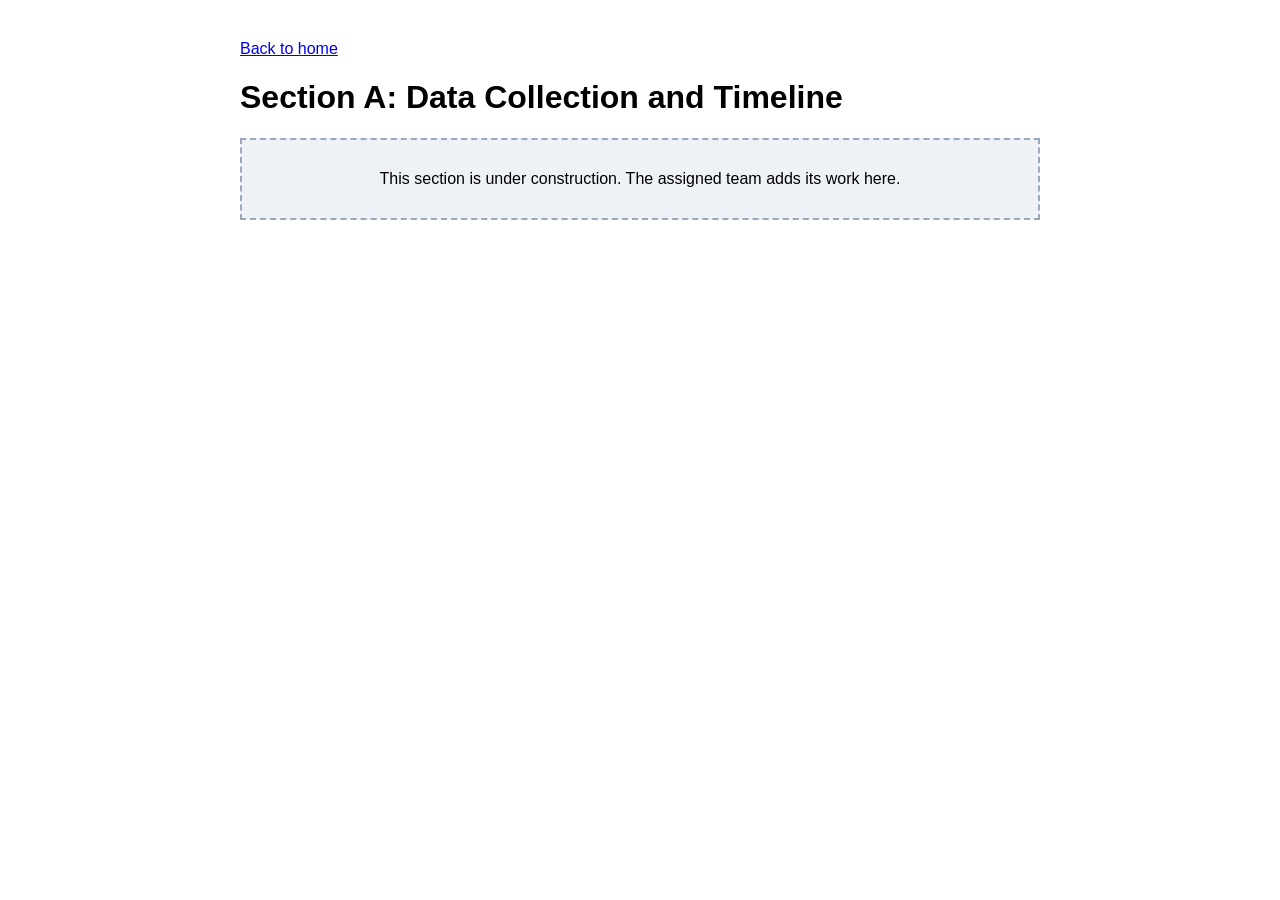
==== sections/a-data-collection/index.html @ fcbc8da7 "Initial Skeleton" ====
<!DOCTYPE html>
<html lang="en">
<head>
  <meta charset="UTF-8">
  <title>Section A: Data Collection and Timeline</title>
  <style>
    body { font-family: Arial, sans-serif; max-width: 800px; margin: 40px auto; padding: 0 16px; }
    .placeholder { background: #eef2f7; border: 2px dashed #9aa8bb; padding: 30px; text-align: center; }
  </style>
</head>
<body>
  <p><a href="../../index.html">Back to home</a></p>
  <h1>Section A: Data Collection and Timeline</h1>
  <div class="placeholder">This section is under construction. The assigned team adds its work here.</div>
</body>
</html>
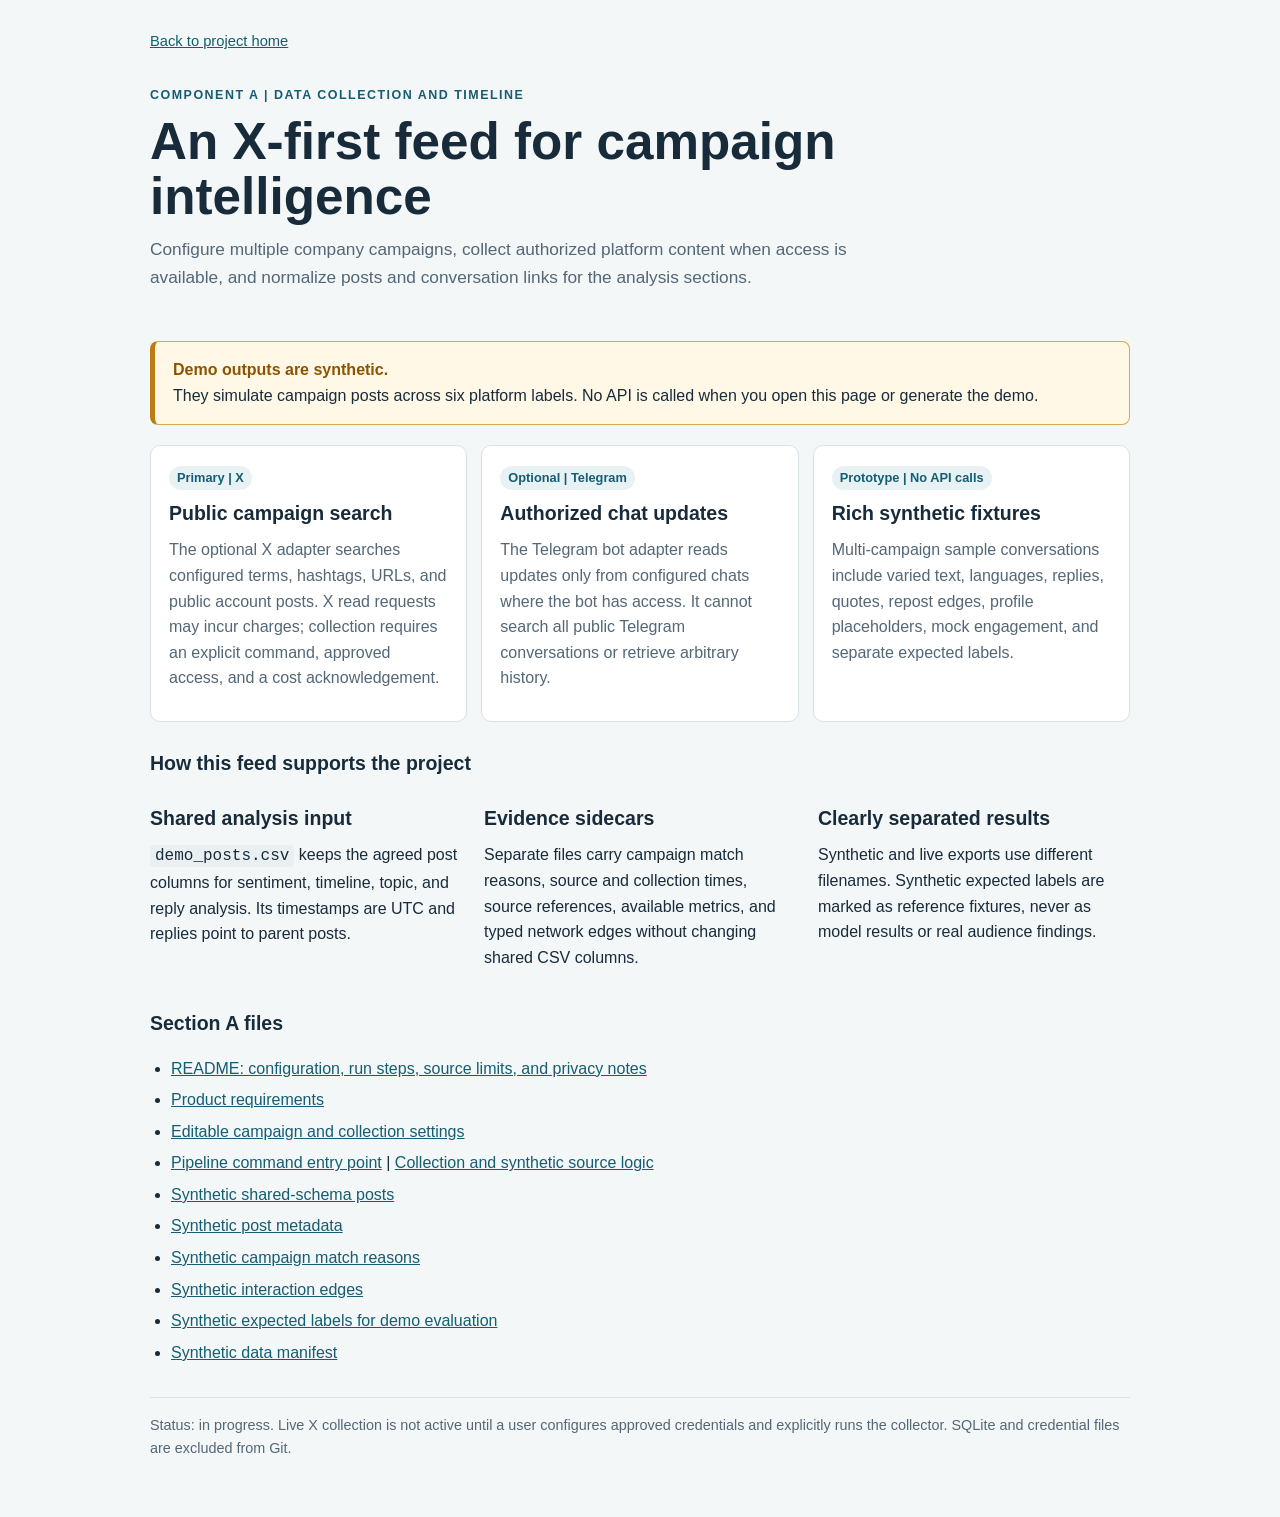
==== commit 29a501d7: "First Iteration to Data Collection Initial Setup subject to change post beginning" ====
--- a/sections/a-data-collection/index.html
+++ b/sections/a-data-collection/index.html
@@ -1,16 +1,94 @@
-<!DOCTYPE html>
+<!doctype html>
 <html lang="en">
 <head>
-  <meta charset="UTF-8">
-  <title>Section A: Data Collection and Timeline</title>
+  <meta charset="utf-8">
+  <meta name="viewport" content="width=device-width, initial-scale=1">
+  <meta name="description" content="X-first campaign collection design with synthetic fixtures and optional authorized API connectors.">
+  <title>Section A | Campaign Data Collection</title>
   <style>
-    body { font-family: Arial, sans-serif; max-width: 800px; margin: 40px auto; padding: 0 16px; }
-    .placeholder { background: #eef2f7; border: 2px dashed #9aa8bb; padding: 30px; text-align: center; }
+    :root { --ink:#172b3a; --muted:#536777; --paper:#f4f7f8; --blue:#145d72; --line:#d8e2e7; --white:#fff; --amber:#8c5400; }
+    * { box-sizing:border-box; }
+    body { margin:0; background:var(--paper); color:var(--ink); font:16px/1.6 Arial,sans-serif; }
+    main { width:min(980px,calc(100% - 32px)); margin:0 auto; padding:28px 0 56px; }
+    a { color:var(--blue); }
+    header { padding:32px 0 24px; }
+    .back { font-size:.92rem; }
+    .eyebrow { color:var(--blue); font-size:.78rem; font-weight:700; letter-spacing:.12em; text-transform:uppercase; }
+    h1 { max-width:760px; margin:8px 0 12px; font-size:clamp(2rem,5vw,3.2rem); line-height:1.08; }
+    h2 { margin:0 0 8px; font-size:1.22rem; }
+    p { margin:0 0 12px; }
+    .intro { max-width:760px; color:var(--muted); font-size:1.08rem; }
+    .notice { margin:14px 0 20px; padding:15px 18px; border:1px solid #d8aa49; border-left:5px solid #bd7b12; border-radius:8px; background:#fff8e7; }
+    .notice strong { display:block; color:var(--amber); }
+    .status { display:grid; grid-template-columns:repeat(auto-fit,minmax(250px,1fr)); gap:14px; margin:18px 0 26px; }
+    .card { padding:18px; border:1px solid var(--line); border-radius:10px; background:var(--white); }
+    .card p { color:var(--muted); }
+    .tag { display:inline-block; margin-bottom:8px; padding:2px 8px; border-radius:99px; background:#e8f2f4; color:var(--blue); font-size:.8rem; font-weight:700; }
+    .columns { display:grid; grid-template-columns:repeat(auto-fit,minmax(260px,1fr)); gap:22px; margin-top:24px; }
+    ul { padding-left:21px; }
+    li { margin:6px 0; }
+    code { padding:2px 5px; border-radius:4px; background:#eaf0f2; }
+    footer { margin-top:32px; padding-top:16px; border-top:1px solid var(--line); color:var(--muted); font-size:.9rem; }
   </style>
 </head>
 <body>
-  <p><a href="../../index.html">Back to home</a></p>
-  <h1>Section A: Data Collection and Timeline</h1>
-  <div class="placeholder">This section is under construction. The assigned team adds its work here.</div>
+  <main>
+    <a class="back" href="../../index.html">Back to project home</a>
+    <header>
+      <div class="eyebrow">Component A | Data collection and timeline</div>
+      <h1>An X-first feed for campaign intelligence</h1>
+      <p class="intro">Configure multiple company campaigns, collect authorized platform content when access is available, and normalize posts and conversation links for the analysis sections.</p>
+    </header>
+
+    <aside class="notice" aria-label="Synthetic data warning">
+      <strong>Demo outputs are synthetic.</strong>
+      <span>They simulate campaign posts across six platform labels. No API is called when you open this page or generate the demo.</span>
+    </aside>
+
+    <section class="status" aria-label="Collection modes">
+      <article class="card">
+        <span class="tag">Primary | X</span>
+        <h2>Public campaign search</h2>
+        <p>The optional X adapter searches configured terms, hashtags, URLs, and public account posts. X read requests may incur charges; collection requires an explicit command, approved access, and a cost acknowledgement.</p>
+      </article>
+      <article class="card">
+        <span class="tag">Optional | Telegram</span>
+        <h2>Authorized chat updates</h2>
+        <p>The Telegram bot adapter reads updates only from configured chats where the bot has access. It cannot search all public Telegram conversations or retrieve arbitrary history.</p>
+      </article>
+      <article class="card">
+        <span class="tag">Prototype | No API calls</span>
+        <h2>Rich synthetic fixtures</h2>
+        <p>Multi-campaign sample conversations include varied text, languages, replies, quotes, repost edges, profile placeholders, mock engagement, and separate expected labels.</p>
+      </article>
+    </section>
+
+    <section aria-labelledby="data-title">
+      <h2 id="data-title">How this feed supports the project</h2>
+      <div class="columns">
+        <div><h2>Shared analysis input</h2><p><code>demo_posts.csv</code> keeps the agreed post columns for sentiment, timeline, topic, and reply analysis. Its timestamps are UTC and replies point to parent posts.</p></div>
+        <div><h2>Evidence sidecars</h2><p>Separate files carry campaign match reasons, source and collection times, source references, available metrics, and typed network edges without changing shared CSV columns.</p></div>
+        <div><h2>Clearly separated results</h2><p>Synthetic and live exports use different filenames. Synthetic expected labels are marked as reference fixtures, never as model results or real audience findings.</p></div>
+      </div>
+    </section>
+
+    <section aria-labelledby="files-title" style="margin-top:26px">
+      <h2 id="files-title">Section A files</h2>
+      <ul>
+        <li><a href="README.md">README: configuration, run steps, source limits, and privacy notes</a></li>
+        <li><a href="product-requirements-social-campaign-intelligence.md">Product requirements</a></li>
+        <li><a href="config.json">Editable campaign and collection settings</a></li>
+        <li><a href="pipeline.py">Pipeline command entry point</a> | <a href="social_pipeline.py">Collection and synthetic source logic</a></li>
+        <li><a href="output/demo_posts.csv">Synthetic shared-schema posts</a></li>
+        <li><a href="output/demo_post_metadata.csv">Synthetic post metadata</a></li>
+        <li><a href="output/demo_campaign_matches.csv">Synthetic campaign match reasons</a></li>
+        <li><a href="output/demo_interactions.csv">Synthetic interaction edges</a></li>
+        <li><a href="output/demo_expected_labels.csv">Synthetic expected labels for demo evaluation</a></li>
+        <li><a href="output/demo_manifest.json">Synthetic data manifest</a></li>
+      </ul>
+    </section>
+
+    <footer>Status: in progress. Live X collection is not active until a user configures approved credentials and explicitly runs the collector. SQLite and credential files are excluded from Git.</footer>
+  </main>
 </body>
 </html>
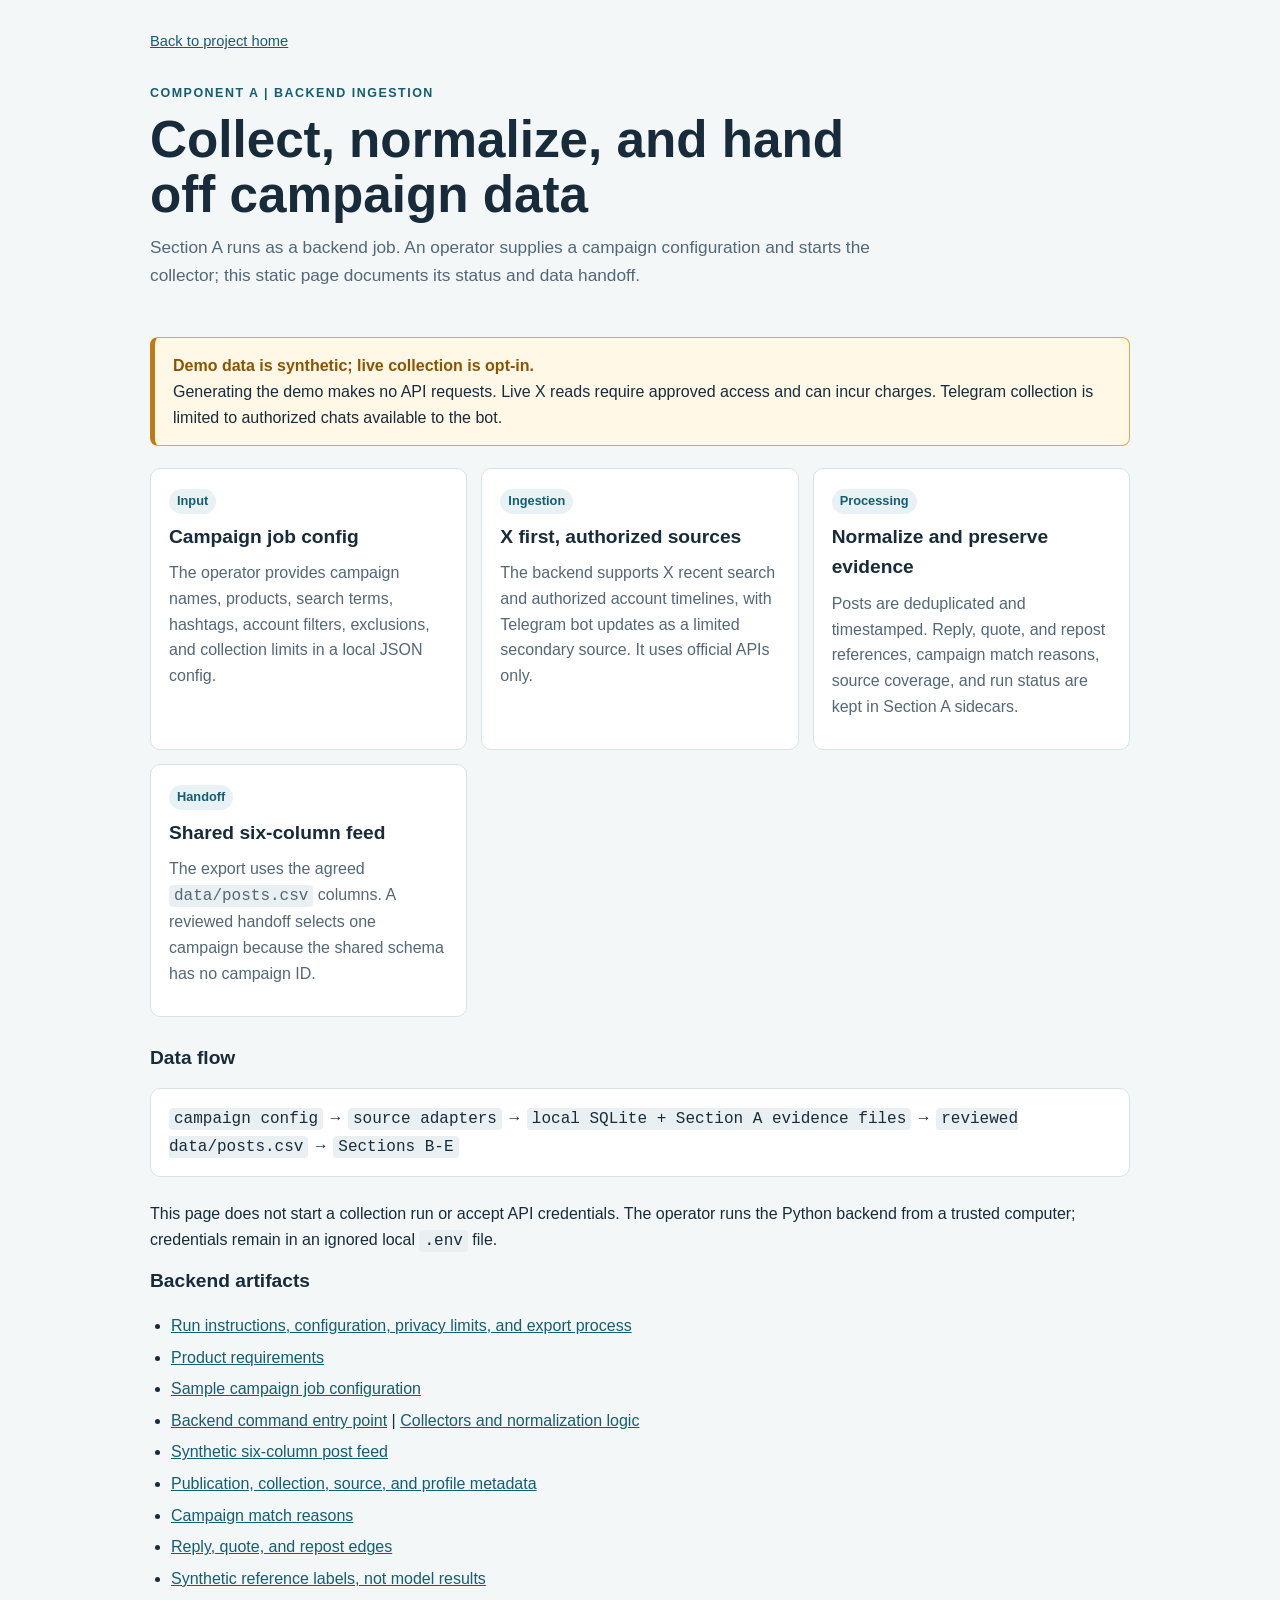
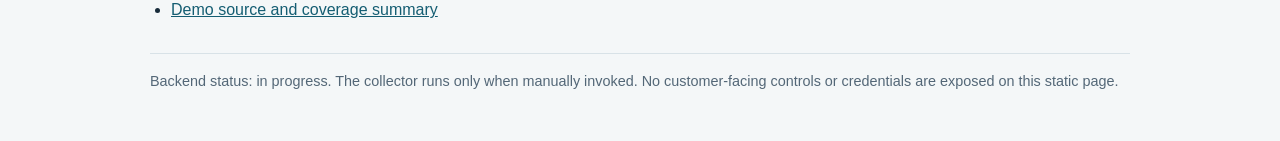
==== commit f3562e0b: "Another iteration in the data collection Made it invisible to the end user and also made sure that i" ====
--- a/sections/a-data-collection/index.html
+++ b/sections/a-data-collection/index.html
@@ -3,92 +3,78 @@
 <head>
   <meta charset="utf-8">
   <meta name="viewport" content="width=device-width, initial-scale=1">
-  <meta name="description" content="X-first campaign collection design with synthetic fixtures and optional authorized API connectors.">
-  <title>Section A | Campaign Data Collection</title>
+  <meta name="description" content="Backend ingestion pipeline for collecting and normalizing authorized campaign conversation data.">
+  <title>Section A | Ingestion Backend</title>
   <style>
     :root { --ink:#172b3a; --muted:#536777; --paper:#f4f7f8; --blue:#145d72; --line:#d8e2e7; --white:#fff; --amber:#8c5400; }
     * { box-sizing:border-box; }
     body { margin:0; background:var(--paper); color:var(--ink); font:16px/1.6 Arial,sans-serif; }
     main { width:min(980px,calc(100% - 32px)); margin:0 auto; padding:28px 0 56px; }
     a { color:var(--blue); }
-    header { padding:32px 0 24px; }
+    header { padding:30px 0 22px; }
     .back { font-size:.92rem; }
     .eyebrow { color:var(--blue); font-size:.78rem; font-weight:700; letter-spacing:.12em; text-transform:uppercase; }
     h1 { max-width:760px; margin:8px 0 12px; font-size:clamp(2rem,5vw,3.2rem); line-height:1.08; }
-    h2 { margin:0 0 8px; font-size:1.22rem; }
+    h2 { margin:0 0 8px; font-size:1.2rem; }
     p { margin:0 0 12px; }
     .intro { max-width:760px; color:var(--muted); font-size:1.08rem; }
-    .notice { margin:14px 0 20px; padding:15px 18px; border:1px solid #d8aa49; border-left:5px solid #bd7b12; border-radius:8px; background:#fff8e7; }
+    .notice { margin:14px 0 22px; padding:15px 18px; border:1px solid #d8aa49; border-left:5px solid #bd7b12; border-radius:8px; background:#fff8e7; }
     .notice strong { display:block; color:var(--amber); }
-    .status { display:grid; grid-template-columns:repeat(auto-fit,minmax(250px,1fr)); gap:14px; margin:18px 0 26px; }
+    .grid { display:grid; grid-template-columns:repeat(auto-fit,minmax(245px,1fr)); gap:14px; margin:18px 0 26px; }
     .card { padding:18px; border:1px solid var(--line); border-radius:10px; background:var(--white); }
     .card p { color:var(--muted); }
     .tag { display:inline-block; margin-bottom:8px; padding:2px 8px; border-radius:99px; background:#e8f2f4; color:var(--blue); font-size:.8rem; font-weight:700; }
-    .columns { display:grid; grid-template-columns:repeat(auto-fit,minmax(260px,1fr)); gap:22px; margin-top:24px; }
-    ul { padding-left:21px; }
-    li { margin:6px 0; }
+    .flow { margin:14px 0 24px; padding:16px 18px; border:1px solid var(--line); border-radius:10px; background:var(--white); overflow-wrap:anywhere; }
+    .files { padding-left:21px; }
+    .files li { margin:6px 0; }
     code { padding:2px 5px; border-radius:4px; background:#eaf0f2; }
-    footer { margin-top:32px; padding-top:16px; border-top:1px solid var(--line); color:var(--muted); font-size:.9rem; }
+    footer { margin-top:30px; padding-top:16px; border-top:1px solid var(--line); color:var(--muted); font-size:.9rem; }
   </style>
 </head>
 <body>
   <main>
     <a class="back" href="../../index.html">Back to project home</a>
     <header>
-      <div class="eyebrow">Component A | Data collection and timeline</div>
-      <h1>An X-first feed for campaign intelligence</h1>
-      <p class="intro">Configure multiple company campaigns, collect authorized platform content when access is available, and normalize posts and conversation links for the analysis sections.</p>
+      <div class="eyebrow">Component A | Backend ingestion</div>
+      <h1>Collect, normalize, and hand off campaign data</h1>
+      <p class="intro">Section A runs as a backend job. An operator supplies a campaign configuration and starts the collector; this static page documents its status and data handoff.</p>
     </header>
 
-    <aside class="notice" aria-label="Synthetic data warning">
-      <strong>Demo outputs are synthetic.</strong>
-      <span>They simulate campaign posts across six platform labels. No API is called when you open this page or generate the demo.</span>
+    <aside class="notice" aria-label="Current source status">
+      <strong>Demo data is synthetic; live collection is opt-in.</strong>
+      <span>Generating the demo makes no API requests. Live X reads require approved access and can incur charges. Telegram collection is limited to authorized chats available to the bot.</span>
     </aside>
 
-    <section class="status" aria-label="Collection modes">
-      <article class="card">
-        <span class="tag">Primary | X</span>
-        <h2>Public campaign search</h2>
-        <p>The optional X adapter searches configured terms, hashtags, URLs, and public account posts. X read requests may incur charges; collection requires an explicit command, approved access, and a cost acknowledgement.</p>
-      </article>
-      <article class="card">
-        <span class="tag">Optional | Telegram</span>
-        <h2>Authorized chat updates</h2>
-        <p>The Telegram bot adapter reads updates only from configured chats where the bot has access. It cannot search all public Telegram conversations or retrieve arbitrary history.</p>
-      </article>
-      <article class="card">
-        <span class="tag">Prototype | No API calls</span>
-        <h2>Rich synthetic fixtures</h2>
-        <p>Multi-campaign sample conversations include varied text, languages, replies, quotes, repost edges, profile placeholders, mock engagement, and separate expected labels.</p>
-      </article>
+    <section class="grid" aria-label="Backend pipeline stages">
+      <article class="card"><span class="tag">Input</span><h2>Campaign job config</h2><p>The operator provides campaign names, products, search terms, hashtags, account filters, exclusions, and collection limits in a local JSON config.</p></article>
+      <article class="card"><span class="tag">Ingestion</span><h2>X first, authorized sources</h2><p>The backend supports X recent search and authorized account timelines, with Telegram bot updates as a limited secondary source. It uses official APIs only.</p></article>
+      <article class="card"><span class="tag">Processing</span><h2>Normalize and preserve evidence</h2><p>Posts are deduplicated and timestamped. Reply, quote, and repost references, campaign match reasons, source coverage, and run status are kept in Section A sidecars.</p></article>
+      <article class="card"><span class="tag">Handoff</span><h2>Shared six-column feed</h2><p>The export uses the agreed <code>data/posts.csv</code> columns. A reviewed handoff selects one campaign because the shared schema has no campaign ID.</p></article>
     </section>
 
-    <section aria-labelledby="data-title">
-      <h2 id="data-title">How this feed supports the project</h2>
-      <div class="columns">
-        <div><h2>Shared analysis input</h2><p><code>demo_posts.csv</code> keeps the agreed post columns for sentiment, timeline, topic, and reply analysis. Its timestamps are UTC and replies point to parent posts.</p></div>
-        <div><h2>Evidence sidecars</h2><p>Separate files carry campaign match reasons, source and collection times, source references, available metrics, and typed network edges without changing shared CSV columns.</p></div>
-        <div><h2>Clearly separated results</h2><p>Synthetic and live exports use different filenames. Synthetic expected labels are marked as reference fixtures, never as model results or real audience findings.</p></div>
-      </div>
+    <section aria-labelledby="flow-title">
+      <h2 id="flow-title">Data flow</h2>
+      <div class="flow"><code>campaign config</code> &rarr; <code>source adapters</code> &rarr; <code>local SQLite + Section A evidence files</code> &rarr; <code>reviewed data/posts.csv</code> &rarr; <code>Sections B-E</code></div>
+      <p>This page does not start a collection run or accept API credentials. The operator runs the Python backend from a trusted computer; credentials remain in an ignored local <code>.env</code> file.</p>
     </section>
 
-    <section aria-labelledby="files-title" style="margin-top:26px">
-      <h2 id="files-title">Section A files</h2>
-      <ul>
-        <li><a href="README.md">README: configuration, run steps, source limits, and privacy notes</a></li>
+    <section aria-labelledby="files-title">
+      <h2 id="files-title">Backend artifacts</h2>
+      <ul class="files">
+        <li><a href="README.md">Run instructions, configuration, privacy limits, and export process</a></li>
         <li><a href="product-requirements-social-campaign-intelligence.md">Product requirements</a></li>
-        <li><a href="config.json">Editable campaign and collection settings</a></li>
-        <li><a href="pipeline.py">Pipeline command entry point</a> | <a href="social_pipeline.py">Collection and synthetic source logic</a></li>
-        <li><a href="output/demo_posts.csv">Synthetic shared-schema posts</a></li>
-        <li><a href="output/demo_post_metadata.csv">Synthetic post metadata</a></li>
-        <li><a href="output/demo_campaign_matches.csv">Synthetic campaign match reasons</a></li>
-        <li><a href="output/demo_interactions.csv">Synthetic interaction edges</a></li>
-        <li><a href="output/demo_expected_labels.csv">Synthetic expected labels for demo evaluation</a></li>
-        <li><a href="output/demo_manifest.json">Synthetic data manifest</a></li>
+        <li><a href="config.json">Sample campaign job configuration</a></li>
+        <li><a href="pipeline.py">Backend command entry point</a> | <a href="social_pipeline.py">Collectors and normalization logic</a></li>
+        <li><a href="output/demo_posts.csv">Synthetic six-column post feed</a></li>
+        <li><a href="output/demo_post_metadata.csv">Publication, collection, source, and profile metadata</a></li>
+        <li><a href="output/demo_campaign_matches.csv">Campaign match reasons</a></li>
+        <li><a href="output/demo_interactions.csv">Reply, quote, and repost edges</a></li>
+        <li><a href="output/demo_expected_labels.csv">Synthetic reference labels, not model results</a></li>
+        <li><a href="output/demo_manifest.json">Demo source and coverage summary</a></li>
       </ul>
     </section>
 
-    <footer>Status: in progress. Live X collection is not active until a user configures approved credentials and explicitly runs the collector. SQLite and credential files are excluded from Git.</footer>
+    <footer>Backend status: in progress. The collector runs only when manually invoked. No customer-facing controls or credentials are exposed on this static page.</footer>
   </main>
 </body>
 </html>
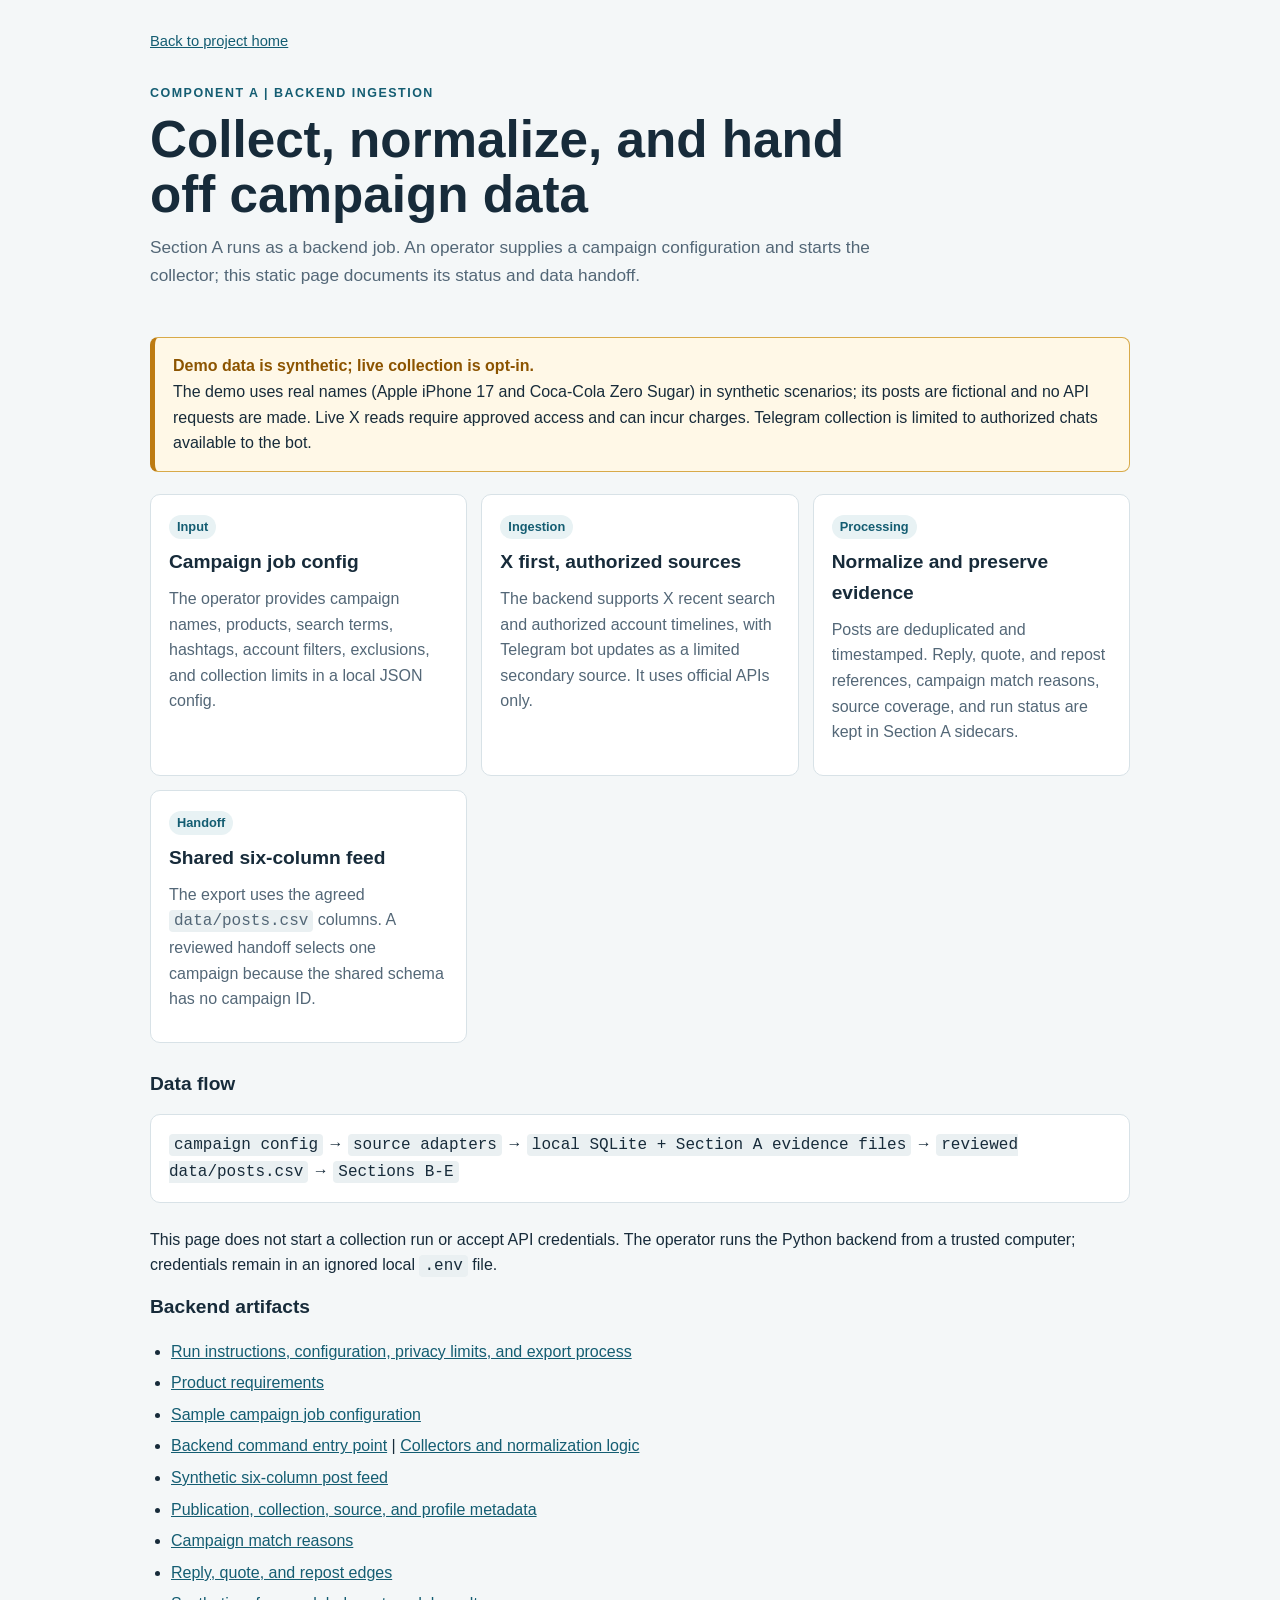
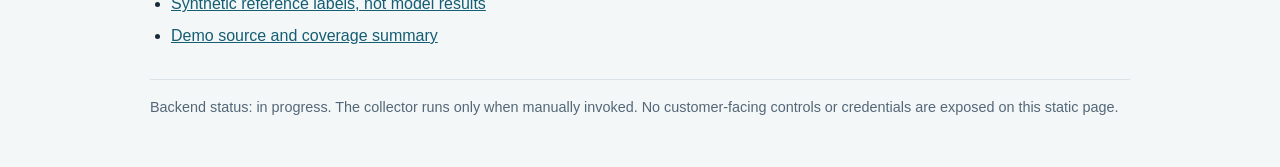
==== commit fa88204c: "Changed the dataset, to integrate real life companies" ====
--- a/sections/a-data-collection/index.html
+++ b/sections/a-data-collection/index.html
@@ -42,7 +42,7 @@
 
     <aside class="notice" aria-label="Current source status">
       <strong>Demo data is synthetic; live collection is opt-in.</strong>
-      <span>Generating the demo makes no API requests. Live X reads require approved access and can incur charges. Telegram collection is limited to authorized chats available to the bot.</span>
+      <span>The demo uses real names (Apple iPhone 17 and Coca-Cola Zero Sugar) in synthetic scenarios; its posts are fictional and no API requests are made. Live X reads require approved access and can incur charges. Telegram collection is limited to authorized chats available to the bot.</span>
     </aside>
 
     <section class="grid" aria-label="Backend pipeline stages">
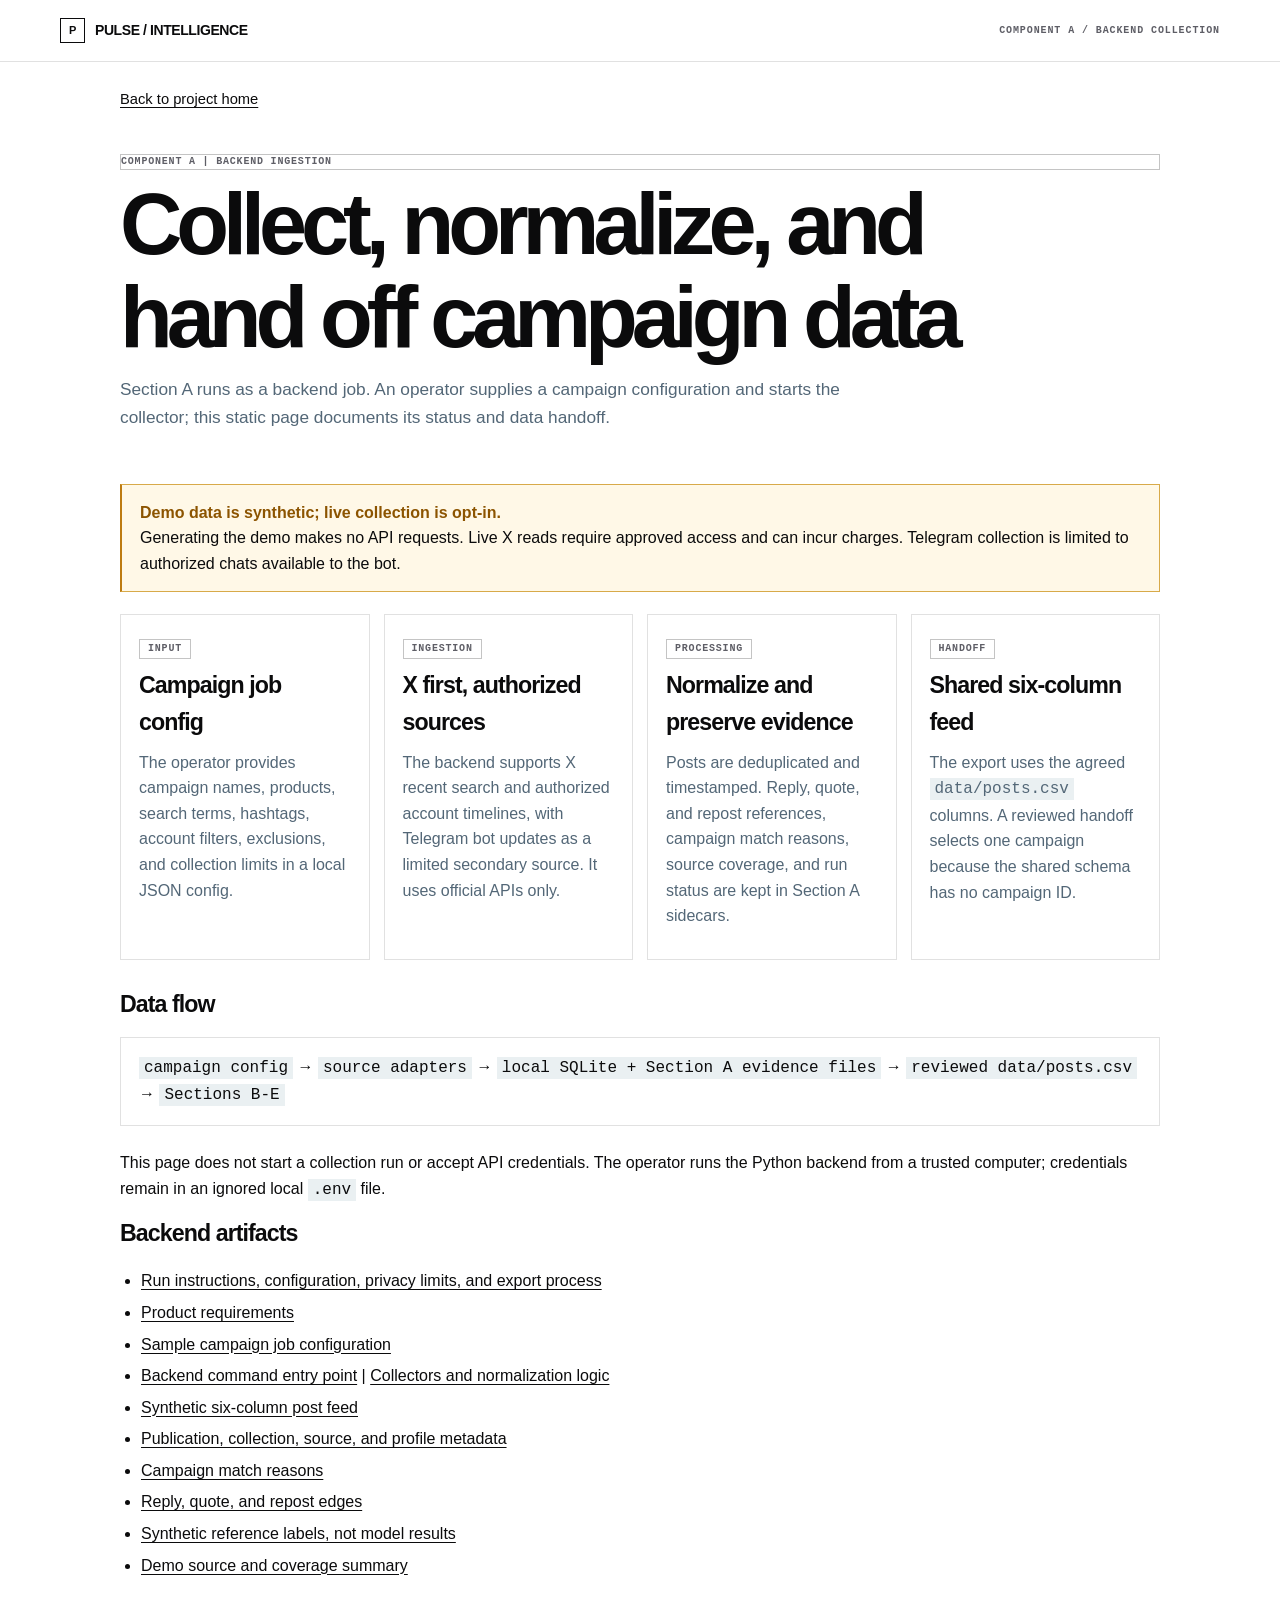
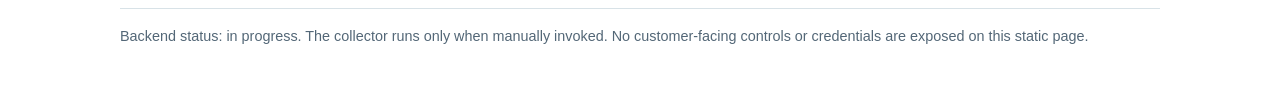
==== commit b665063d: "Design changes , and pushed new changes in the outputs by the sentiment analysis secto Compared with" ====
--- a/sections/a-data-collection/index.html
+++ b/sections/a-data-collection/index.html
@@ -30,8 +30,13 @@
     code { padding:2px 5px; border-radius:4px; background:#eaf0f2; }
     footer { margin-top:30px; padding-top:16px; border-top:1px solid var(--line); color:var(--muted); font-size:.9rem; }
   </style>
+  <link rel="stylesheet" href="../../assets/css/site-theme.css">
 </head>
-<body>
+<body class="page-collection">
+  <nav class="site-nav" aria-label="Framework navigation">
+    <a class="site-brand" href="../../index.html"><span class="site-brand-mark" aria-hidden="true">P</span><span>PULSE / INTELLIGENCE</span></a>
+    <span class="site-nav-meta">Component A / Backend collection</span>
+  </nav>
   <main>
     <a class="back" href="../../index.html">Back to project home</a>
     <header>
@@ -42,7 +47,7 @@
 
     <aside class="notice" aria-label="Current source status">
       <strong>Demo data is synthetic; live collection is opt-in.</strong>
-      <span>The demo uses real names (Apple iPhone 17 and Coca-Cola Zero Sugar) in synthetic scenarios; its posts are fictional and no API requests are made. Live X reads require approved access and can incur charges. Telegram collection is limited to authorized chats available to the bot.</span>
+      <span>Generating the demo makes no API requests. Live X reads require approved access and can incur charges. Telegram collection is limited to authorized chats available to the bot.</span>
     </aside>
 
     <section class="grid" aria-label="Backend pipeline stages">
--- a/assets/css/site-theme.css
+++ b/assets/css/site-theme.css
@@ -0,0 +1,124 @@
+:root {
+  --site-ink: #0b0b0c;
+  --site-ink-soft: #1c1c1f;
+  --site-paper: #ffffff;
+  --site-canvas: #f4f4f5;
+  --site-muted: #5e5e66;
+  --site-muted-inverse: #a1a1aa;
+  --site-line: rgba(11, 11, 12, 0.12);
+  --site-line-strong: rgba(11, 11, 12, 0.24);
+  --site-sans: -apple-system, BlinkMacSystemFont, "Inter", "Helvetica Neue", "Segoe UI", Roboto, Arial, sans-serif;
+  --site-mono: ui-monospace, "SF Mono", "JetBrains Mono", Menlo, Consolas, monospace;
+  --site-positive: #267454;
+  --site-negative: #b44747;
+  --site-neutral: #77777e;
+}
+
+*, *::before, *::after { box-sizing: border-box; }
+html { scroll-behavior: smooth; }
+body { margin: 0; background: var(--site-paper); color: var(--site-ink); font-family: var(--site-sans); }
+a { color: inherit; text-underline-offset: 3px; }
+button, input, select { font: inherit; }
+button, a { -webkit-tap-highlight-color: transparent; }
+:focus-visible { outline: 2px solid currentColor; outline-offset: 3px; }
+
+.site-nav {
+  position: sticky; top: 0; z-index: 20; min-height: 62px; padding: 0 max(24px, calc((100vw - 1160px) / 2));
+  display: flex; align-items: center; justify-content: space-between; gap: 24px;
+  border-bottom: 1px solid var(--site-line); background: rgba(255,255,255,.94);
+}
+.site-brand { display: inline-flex; align-items: center; gap: 10px; color: var(--site-ink); font-size: 14px; font-weight: 650; letter-spacing: -.03em; text-decoration: none; }
+.site-brand-mark { width: 25px; height: 25px; display: inline-grid; place-items: center; border: 1px solid currentColor; font-size: 11px; }
+.site-nav-meta, .site-eyebrow, .site-kicker, .site-status-label {
+  font: 600 10px/1.4 var(--site-mono); letter-spacing: .09em; text-transform: uppercase; color: var(--site-muted);
+}
+.site-nav-meta { text-align: right; }
+.site-wrap { width: min(1160px, calc(100% - 48px)); margin-inline: auto; }
+.site-hero { padding: clamp(58px, 10vw, 120px) 0 58px; border-bottom: 1px solid var(--site-line); }
+.site-hero h1 { max-width: 950px; margin: 16px 0 18px; font-size: clamp(3.2rem, 10vw, 8rem); line-height: .88; letter-spacing: -.075em; font-weight: 600; }
+.site-hero p { max-width: 660px; margin: 0; color: var(--site-muted); font-size: clamp(1rem, 1.8vw, 1.25rem); line-height: 1.55; }
+.site-eyebrow { display: flex; align-items: center; gap: 10px; }
+.site-eyebrow::before { content: ""; width: 18px; border-top: 1px solid currentColor; }
+.site-main { padding: 48px 0 82px; }
+.site-section-head { display: flex; align-items: end; justify-content: space-between; gap: 24px; margin: 0 0 18px; }
+.site-section-head h2 { margin: 0; font-size: clamp(1.5rem, 3vw, 2.4rem); line-height: 1; letter-spacing: -.055em; font-weight: 550; }
+.site-section-head p { max-width: 420px; margin: 0; color: var(--site-muted); font-size: 13px; line-height: 1.5; }
+.site-grid { display: grid; grid-template-columns: repeat(2, minmax(0, 1fr)); border-top: 1px solid var(--site-ink); border-left: 1px solid var(--site-line); }
+.site-card { min-height: 230px; padding: 24px; border-right: 1px solid var(--site-line); border-bottom: 1px solid var(--site-line); background: var(--site-paper); display: flex; flex-direction: column; align-items: flex-start; transition: background 180ms ease; }
+.site-card:hover { background: var(--site-canvas); }
+.site-card-top { width: 100%; display: flex; align-items: center; justify-content: space-between; gap: 12px; }
+.site-card-index { color: var(--site-muted); font: 500 11px/1 var(--site-mono); }
+.site-card h3 { margin: 42px 0 8px; font-size: clamp(1.35rem, 2.4vw, 2rem); line-height: 1.05; letter-spacing: -.045em; font-weight: 550; }
+.site-card p { max-width: 38em; margin: 0; color: var(--site-muted); font-size: 13px; line-height: 1.55; }
+.site-card-link { display: inline-flex; align-items: center; gap: 10px; margin-top: auto; padding-top: 28px; font: 600 11px/1.2 var(--site-mono); letter-spacing: .04em; text-transform: uppercase; text-decoration: none; }
+.site-card-link::after { content: "↗"; font-size: 15px; transition: transform 180ms ease; }
+.site-card-link:hover::after { transform: translate(2px,-2px); }
+.site-metrics { display: grid; grid-template-columns: repeat(4, 1fr); margin: 36px 0 64px; border-top: 1px solid var(--site-ink); border-bottom: 1px solid var(--site-line); }
+.site-metric { padding: 17px 20px 18px 0; }
+.site-metric + .site-metric { padding-left: 20px; border-left: 1px solid var(--site-line); }
+.site-metric b { display: block; font-size: clamp(1.25rem, 2.6vw, 2rem); letter-spacing: -.05em; font-weight: 550; }
+.site-metric span { display: block; margin-top: 5px; color: var(--site-muted); font: 500 9px/1.4 var(--site-mono); letter-spacing: .07em; text-transform: uppercase; }
+.site-note { padding: 19px 21px; border: 1px solid var(--site-line-strong); background: var(--site-canvas); color: var(--site-muted); font-size: 13px; line-height: 1.55; }
+.site-note strong { color: var(--site-ink); }
+.site-page-head { padding: 52px 0 32px; border-bottom: 1px solid var(--site-line); }
+.site-page-head h1 { max-width: 900px; margin: 14px 0 10px; font-size: clamp(2.6rem, 7vw, 5.4rem); line-height: .94; letter-spacing: -.07em; font-weight: 580; }
+.site-page-head p { max-width: 690px; margin: 0; color: var(--site-muted); font-size: 16px; line-height: 1.55; }
+.site-back { display: inline-flex; gap: 8px; align-items: center; margin: 26px 0 0; font: 550 10px/1.3 var(--site-mono); text-transform: uppercase; letter-spacing: .06em; }
+.site-status { display: grid; grid-template-columns: 180px 1fr; gap: 20px; align-items: start; margin: 30px 0; padding: 20px 0; border-top: 1px solid var(--site-ink); border-bottom: 1px solid var(--site-line); }
+.site-status-label { display: flex; align-items: center; gap: 9px; color: var(--site-ink); }
+.site-status-label::before { content: ""; width: 7px; height: 7px; border: 1px solid currentColor; }
+.site-status p { max-width: 720px; margin: 0; color: var(--site-muted); font-size: 13px; line-height: 1.55; }
+.site-footer { padding: 24px 0; border-top: 1px solid var(--site-line); color: var(--site-muted); font: 10px/1.4 var(--site-mono); letter-spacing: .04em; }
+
+/* Apply the shared palette to the existing Section B analytics dashboard. */
+body.page-sentiment {
+  --ink: var(--site-ink); --muted: var(--site-muted); --line: #dedee1; --paper: var(--site-paper);
+  --canvas: var(--site-canvas); --navy: var(--site-ink); --blue: #27272a; --shadow: none;
+}
+body.page-sentiment .hero { background: var(--site-ink); }
+body.page-sentiment .hero h1 { max-width: 1000px; font-size: clamp(3rem, 7vw, 6rem); line-height: .92; letter-spacing: -.07em; font-weight: 600; }
+body.page-sentiment .brand-mark { border: 1px solid rgba(255,255,255,.55); border-radius: 0; background: transparent; }
+body.page-sentiment .kpi::after { display: none; }
+body.page-sentiment .kpi-icon, body.page-sentiment .label-pill, body.page-sentiment .emotion-chip,
+body.page-sentiment .stack, body.page-sentiment .file-icon { border-radius: 0; }
+body.page-sentiment .card { border-radius: 0; box-shadow: none; }
+body.page-sentiment .btn, body.page-sentiment .report-input, body.page-sentiment .filters select,
+body.page-sentiment .modelbar, body.page-sentiment .badge { border-radius: 0; }
+body.page-sentiment .badge { border: 1px solid var(--site-line); background: transparent; color: var(--site-muted); font-family: var(--site-mono); letter-spacing: .06em; }
+body.page-sentiment .btn-primary { background: var(--site-ink); border-color: var(--site-ink); }
+body.page-sentiment .btn-primary:hover { background: var(--site-ink-soft); }
+body.page-sentiment .panel, body.page-sentiment .kpi { border-color: var(--site-line); }
+
+/* Section A's existing backend documentation page. */
+body.page-collection { background: var(--site-paper); color: var(--site-ink); font-family: var(--site-sans); }
+body.page-collection main { width: min(1040px, calc(100% - 48px)); padding: 24px 0 64px; }
+body.page-collection header { padding: 42px 0 26px; }
+body.page-collection h1 { max-width: 900px; font-size: clamp(2.6rem, 7vw, 5.4rem); letter-spacing: -.07em; font-weight: 580; }
+body.page-collection h2 { font-size: 1.45rem; letter-spacing: -.04em; }
+body.page-collection .eyebrow, body.page-collection .tag { color: var(--site-muted); background: transparent; border: 1px solid var(--site-line-strong); border-radius: 0; font: 600 10px/1.4 var(--site-mono); letter-spacing: .08em; text-transform: uppercase; }
+body.page-collection .card, body.page-collection .flow { border-radius: 0; box-shadow: none; border-color: var(--site-line); background: var(--site-paper); }
+body.page-collection .notice { border-radius: 0; border-left-width: 2px; }
+body.page-collection code { border-radius: 0; }
+
+@media (max-width: 700px) {
+  .site-nav { min-height: 56px; padding: 0 18px; }
+  .site-nav-meta { max-width: 54%; font-size: 8px; }
+  .site-wrap { width: min(100% - 36px, 1160px); }
+  .site-hero { padding: 64px 0 40px; }
+  .site-main { padding: 34px 0 56px; }
+  .site-section-head { align-items: flex-start; flex-direction: column; }
+  .site-grid { grid-template-columns: 1fr; }
+  .site-card { min-height: 205px; padding: 20px; }
+  .site-card h3 { margin-top: 30px; }
+  .site-metrics { grid-template-columns: repeat(2, 1fr); margin: 28px 0 48px; }
+  .site-metric { padding: 14px 10px 14px 0; }
+  .site-metric + .site-metric { padding-left: 12px; }
+  .site-metric:nth-child(3) { padding-left: 0; border-left: 0; border-top: 1px solid var(--site-line); }
+  .site-metric:nth-child(4) { border-top: 1px solid var(--site-line); }
+  .site-page-head { padding-top: 35px; }
+  .site-status { grid-template-columns: 1fr; gap: 10px; }
+  body.page-collection main { width: calc(100% - 36px); }
+}
+@media (prefers-reduced-motion: reduce) {
+  *, *::before, *::after { scroll-behavior: auto !important; transition-duration: .01ms !important; animation-duration: .01ms !important; animation-iteration-count: 1 !important; }
+}
